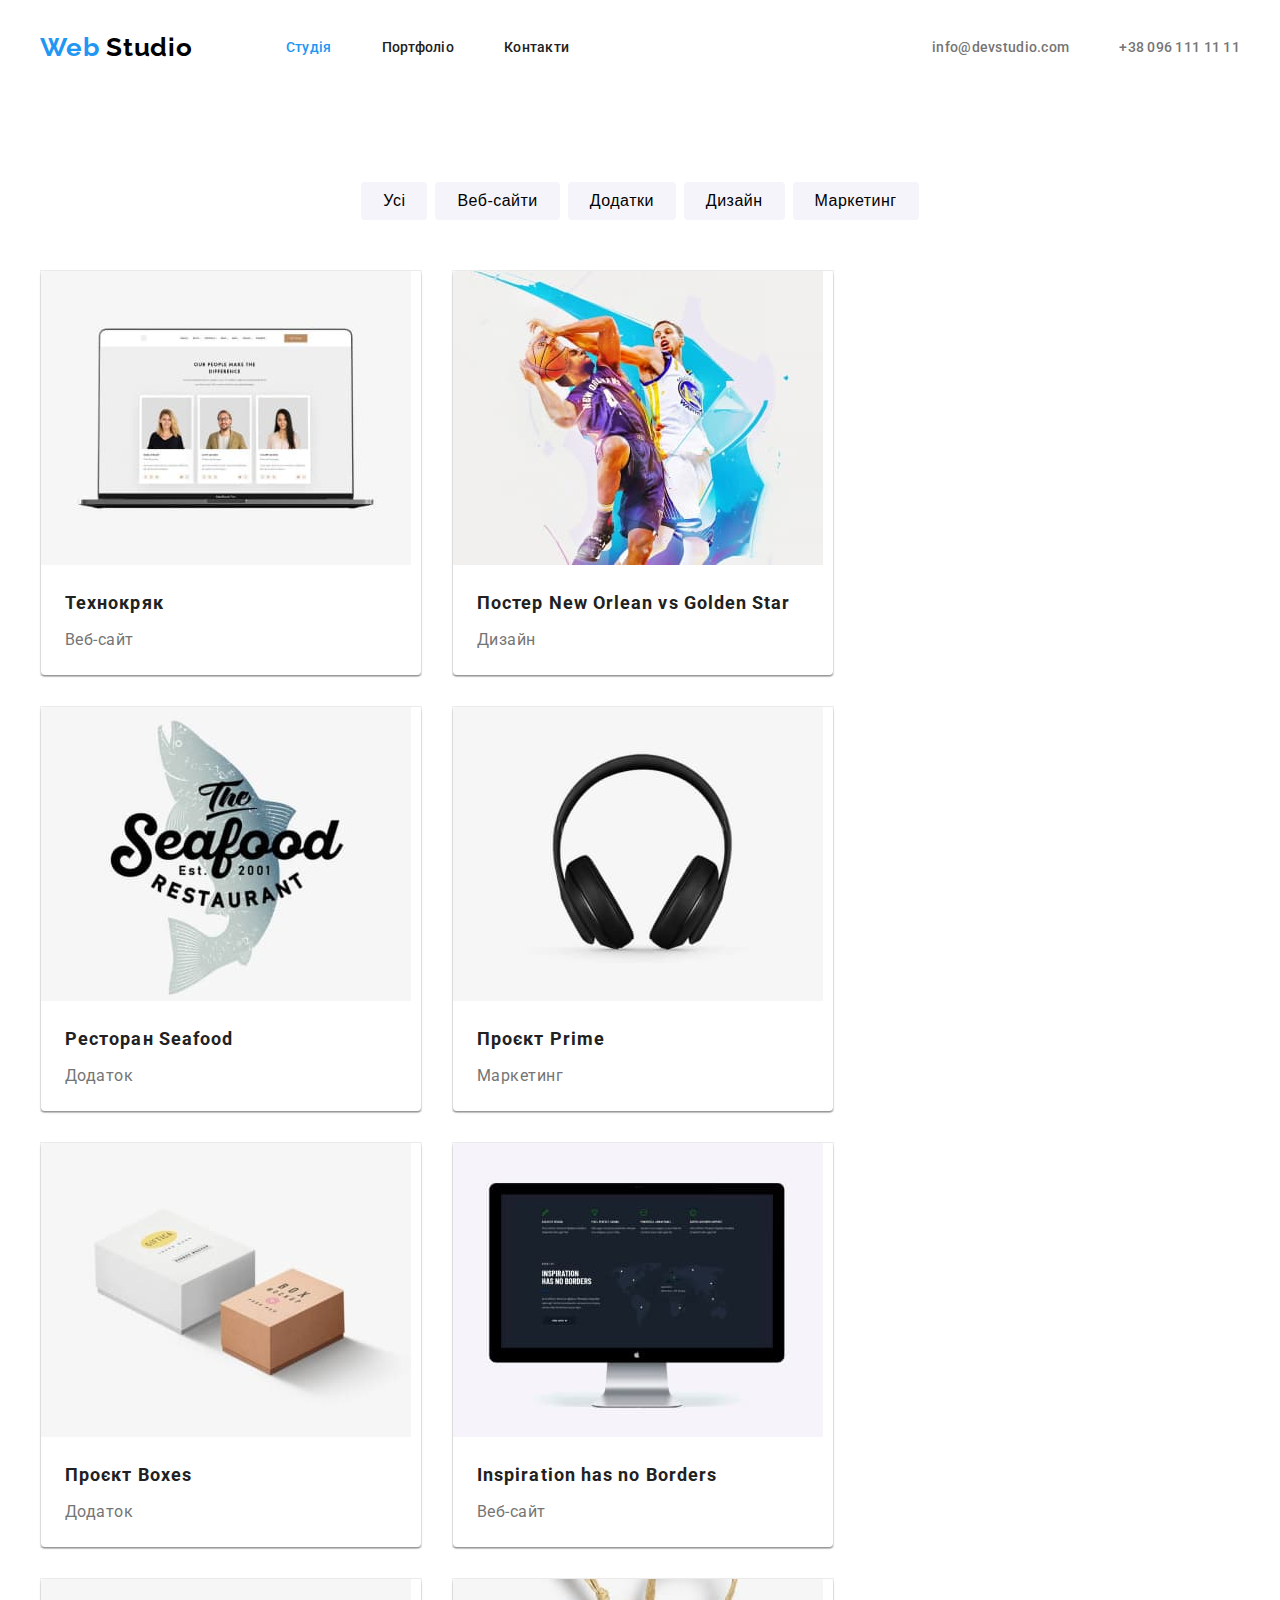
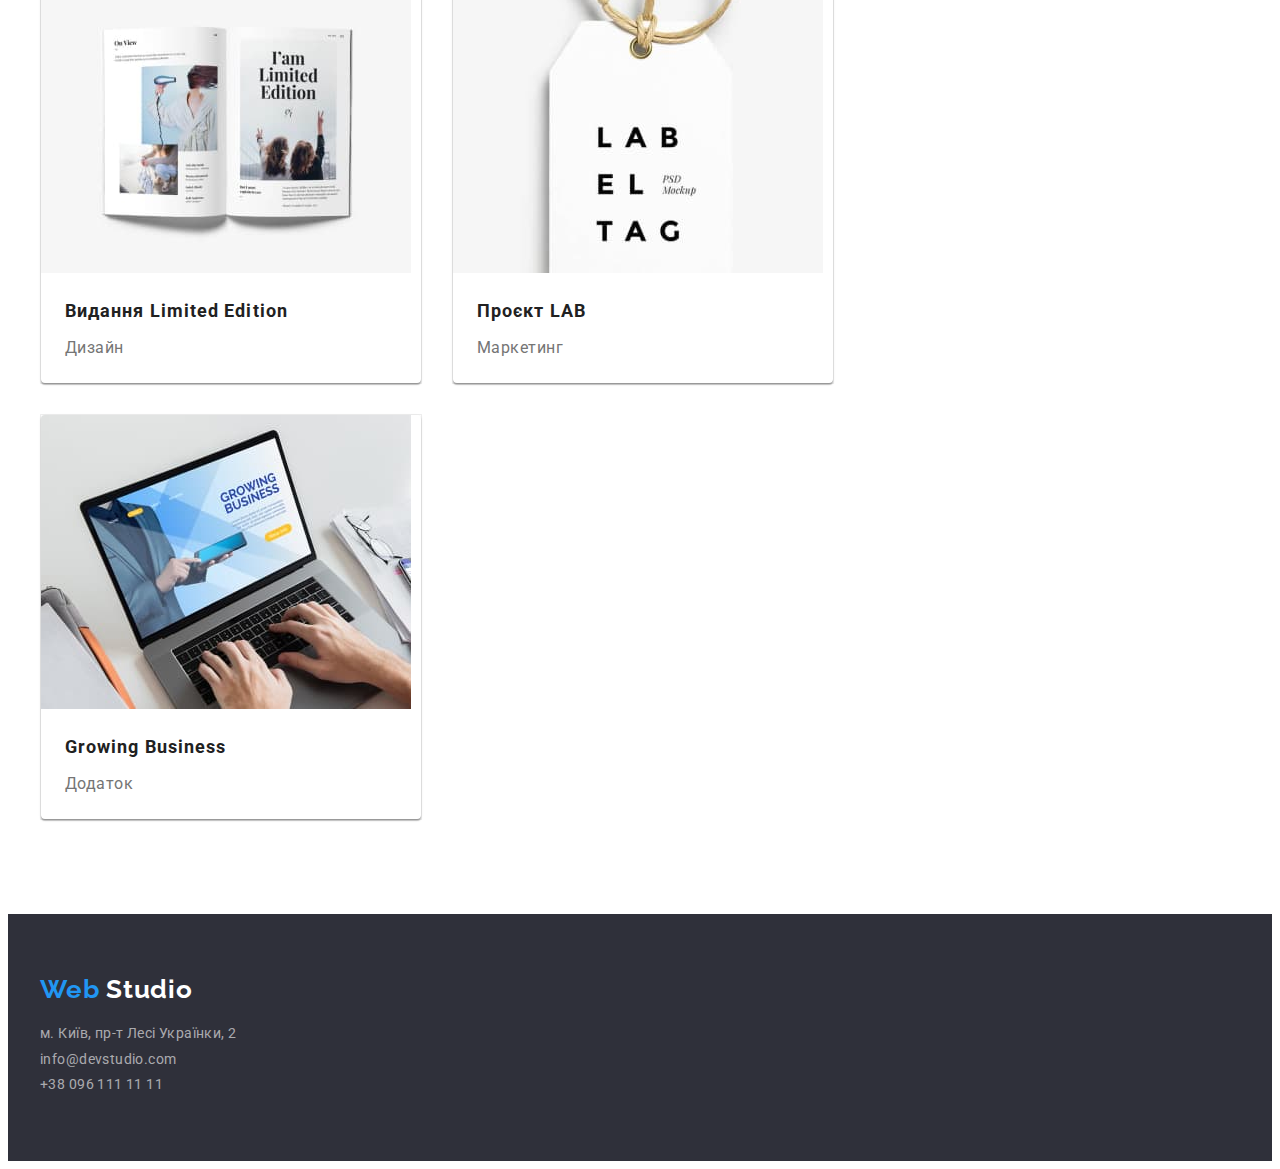
==== portfolio.html @ 1040818b "Копія 3 домашки" ====
<!DOCTYPE html>
<html lang="uk">
  <head>
    <meta charset="UTF-8" />
    <meta http-equiv="X-UA-Compatible" content="IE=edge" />
    <meta name="viewport" content="width=device-width, initial-scale=1.0" />
    <title>WebStuio</title>
    <link rel="preconnect" href="https://fonts.googleapis.com" />
    <link rel="preconnect" href="https://fonts.gstatic.com" crossorigin />
    <link
      href="https://fonts.googleapis.com/css2?family=Raleway:wght@700&family=Roboto:wght@400;500;700;900&display=swap"
      rel="stylesheet"
    />
    <link
      rel="stylesheet"
      href="https://cdnjs.cloudflare.com/ajax/libs/modern-normalize/1.1.0/modern-normalize.min.css"
      integrity="sha512-wpPYUAdjBVSE4KJnH1VR1HeZfpl1ub8YT/NKx4PuQ5NmX2tKuGu6U/JRp5y+Y8XG2tV+wKQpNHVUX03MfMFn9Q=="
      crossorigin="anonymous"
      referrerpolicy="no-referrer"
    />
    <link rel="stylesheet" href="./css/styles.css" />
  </head>
  <body>
    <!--Шапка сайта-->
    <header>
      <div class="container header-nav">
        <a href="./index.html" class="header-logo link">
          <span class="header-logo-web">Web</span>
          <span class="header-logo-studio">Studio</span>
        </a>
        <nav>
          <ul class="site-nav">
            <li class="item">
              <a class="site-nav-link link current" href="./index.html">Студія</a>
            </li>
            <li class="item">
              <a class="site-nav-link link" href="./portfolio.html">Портфоліо</a>
            </li>
            <li class="item"><a class="site-nav-link link" href="#">Контакти</a></li>
          </ul>
        </nav>
        <ul class="contacts">
          <li class="item">
            <a href="mailto:info@devstudio.com" class="header-contacts link">info@devstudio.com</a>
          </li>
          <li class="item">
            <a href="tel:+380961111111" class="header-contacts link">+38 096 111 11 11</a>
          </li>
        </ul>
      </div>
    </header>
    <!-- <main> -->
    <main>
      <section class="section portfolio">
        <div class="container container-portfolio">
          <!-- Портфоліо h1 -->
          <h1 class="portfolio title-hide">Портфоліо</h1>
          <ul class="filtr-nav">
            <li class="item portfolio-item">
              <button type="button" class="filter-button">Усі</button>
            </li>
            <li class="item portfolio-item">
              <button type="button" class="filter-button">Веб-сайти</button>
            </li>
            <li class="item portfolio-item">
              <button type="button" class="filter-button">Додатки</button>
            </li>
            <li class="item portfolio-item">
              <button type="button" class="filter-button">Дизайн</button>
            </li>
            <li class="item portfolio-item">
              <button type="button" class="filter-button">Маркетинг</button>
            </li>
          </ul>
        </div>

        <div class="container container-card">
          <ul class="card-set">
            <li class="item">
              <article class="card">
                <div class="card-thumb">
                  <img src="./images/project1.jpg" alt="веб сайт" width="370" height="294" />
                </div>

                <div class="card-content">
                  <h2 class="card-heading">Технокряк</h2>
                  <p class="card-text">Веб-сайт</p>
                </div>
              </article>
            </li>

            <li class="item">
              <article class="card">
                <div class="card-thumb">
                  <img src="./images/project2.jpg" alt="Гра в баскитбол" width="370" height="294" />
                </div>

                <div class="card-content">
                  <h2 class="card-heading">Постер New Orlean vs Golden Star</h2>
                  <p class="card-text">Дизайн</p>
                </div>
              </article>
            </li>

            <li class="item">
              <article class="card">
                <div class="card-thumb">
                  <img
                    src="./images/project3.jpg"
                    alt="Логотип ресторану"
                    width="370"
                    height="294"
                  />
                </div>

                <div class="card-content">
                  <h2 class="card-heading">Ресторан Seafood</h2>
                  <p class="card-text">Додаток</p>
                </div>
              </article>
            </li>

            <li class="item">
              <article class="card">
                <div class="card-thumb">
                  <img
                    src="./images/project4.jpg"
                    alt="Навушники акустичні"
                    width="370"
                    height="294"
                  />
                </div>

                <div class="card-content">
                  <h2 class="card-heading">Проєкт Prime</h2>
                  <p class="card-text">Маркетинг</p>
                </div>
              </article>
            </li>

            <li class="item">
              <article class="card">
                <div class="card-thumb">
                  <img src="./images/project5.jpg" alt="Коробки" width="370" height="294" />
                </div>

                <div class="card-content">
                  <h2 class="card-heading">Проєкт Boxes</h2>
                  <p class="card-text">Додаток</p>
                </div>
              </article>
            </li>

            <li class="item">
              <article class="card">
                <div class="card-thumb">
                  <img src="./images/project6.jpg" alt="Веб сайт" width="370" height="294" />
                </div>

                <div class="card-content">
                  <h2 class="card-heading">Inspiration has no Borders</h2>
                  <p class="card-text">Веб-сайт</p>
                </div>
              </article>
            </li>

            <li class="item">
              <article class="card">
                <div class="card-thumb">
                  <img
                    src="./images/project7.jpg"
                    alt="Глянцевий журнал"
                    width="370"
                    height="294"
                  />
                </div>

                <div class="card-content">
                  <h2 class="card-heading">Видання Limited Edition</h2>
                  <p class="card-text">Дизайн</p>
                </div>
              </article>
            </li>

            <li class="item">
              <article class="card">
                <div class="card-thumb">
                  <img src="./images/project8.jpg" alt="Логотип проекту" width="370" height="294" />
                </div>

                <div class="card-content">
                  <h2 class="card-heading">Проєкт LAB</h2>
                  <p class="card-text">Маркетинг</p>
                </div>
              </article>
            </li>

            <li class="item">
              <article class="card">
                <div class="card-thumb">
                  <img
                    src="./images/project9.jpg"
                    alt="додаток відкитий на ноутбуці"
                    width="370"
                    height="294"
                  />
                </div>

                <div class="card-content">
                  <h2 class="card-heading">Growing Business</h2>
                  <p class="card-text">Додаток</p>
                </div>
              </article>
            </li>
          </ul>
        </div>
      </section>
    </main>
    <footer class="footer">
      <!--Підвал-->
      <!-- <address> -->
      <div class="container">
        <a href="/" class="footer-logo logo link">
          <span class="footer-logo-web">Web</span>
          <span class="footer-logo-studio">Studio</span>
        </a>
        <address>
          <ul class="footer-address-list">
            <li class="item">
              <a
                class="footer-address link"
                href="https://goo.gl/maps/bFHLWU3rUNsA4T5d9"
                target="_blank"
                rel="noopener noreferrer nofollow"
                >м. Київ, пр-т Лесі Українки, 2</a
              >
            </li>
            <li class="item">
              <a class="footer-address link" href="mailto:info@devstudio.com">info@devstudio.com</a>
            </li>
            <li class="item">
              <a class="footer-address link" href="tel:+380961111111">+38 096 111 11 11</a>
            </li>
          </ul>
        </address>
      </div>
      <!-- </address> -->
    </footer>
  </body>
</html>
---- css/styles.css ----
/* основний колір тексту  #212121 */
/* вторинний колір тексту #757575 */
/* колір білого тексту #FFFFFF */
/* наголос #2196F3 */
/* вторинний колір фону #F5F4FA */

:root {
  --primary-text-color: #212121;
  --title-text-color: #757575;
  --accent-color: #2196f3;
  --black: #000000;
  --background-white: #f5f4fa;
  --text-color-white: #ffffff;
  --background-hero: #2f303a;
  --footer-addres: rgba(255, 255, 255, 0.6);
  --border-color-card: #eeeeee;
  --card-set-gap: 30px;
  --card-shadow: 0px 1px 3px rgba(0, 0, 0, 0.12), 0px 1px 1px rgba(0, 0, 0, 0.14),
    0px 2px 1px rgba(0, 0, 0, 0.2);
}

body {
  color: var(--primary-text-color);
  font-family: Roboto, sans-serif;
}
.container {
  max-width: 1200px;
  margin: 0 auto;
  padding: 0 15px;
}

.link {
  text-decoration: none;
}
h1,
h2,
h3,
h4,
h5,
h6,
p {
  padding: 0;
  margin: 0;
}
ul {
  padding: 0;
  margin: 0;
  list-style: none;
}
img {
  display: block;
  max-width: 100%;
  height: auto;
}
/* Section */
.section {
  padding: 94px 0;
}
/* header-nav */
.header-nav {
  display: flex;
  align-items: center;
}

/* logo */
.header-logo {
  display: inline-block;
  margin: 24px 0 25px;
}
.header-logo,
.logo {
  font-family: Raleway, sans-serif;
  font-weight: 700;
  font-size: 26px;
  line-height: 1.19;
  letter-spacing: 0.03em;
}
.header-logo-web,
.footer-logo-web {
  color: var(--accent-color);
}
.header-logo-studio {
  color: var(--black);
}
/* .header-logo:hover,
.header-logo:focus {
  color: var(--accent-color);
} */

/* site nav */
.site-nav-link {
  display: block;
  padding: 32px 0;

  font-weight: 500;
  font-size: 14px;
  line-height: 1.14;
  letter-spacing: 0.02em;

  color: var(--primary-text-color);
}
.site-nav {
  margin-left: 93px;
  display: flex;
}
.site-nav .item:not(:last-child) {
  margin-right: 50px;
}
.site-nav .item:last-child {
  margin-left: 0;
}
.site-nav .link:hover,
.site-nav .link:focus {
  color: var(--accent-color);
}
.site-nav-link.link:current {
  color: var(--accent-color);
}
.site-nav .link.current {
  color: var(--accent-color);
}
/* contacts */
.contacts {
  margin-left: auto;
  display: flex;
}
.contacts .item + .item {
  margin-left: 50px;
}
.header-contacts {
  display: block;
  padding: 32px 0;

  color: var(--title-text-color);
  font-weight: 500;
  font-size: 14px;
  line-height: 1.14;
  letter-spacing: 0.02em;
}

.header-contacts:hover,
.header-contacts:focus {
  color: var(--accent-color);
}

/* Hero */
.hero {
  padding: 200px 0;
  text-align: center;
  background: #2f303a;
}
.hero-title {
  max-width: 696px;
  margin: 0 auto 30px;

  color: var(--text-color-white);

  font-weight: 900;
  font-size: 44px;
  line-height: 1.36;

  letter-spacing: 0.06em;
  text-transform: uppercase;
}
.button-hero {
  padding: 10px 32px;
  background: var(--accent-color);
  box-shadow: 0px 4px 4px rgba(0, 0, 0, 0.15);
  color: var(--text-color-white);
  border: none;
}
.button {
  font-family: inherit;
  font-weight: 700;
  font-size: 16px;
  line-height: 1.88;

  align-items: center;
  text-align: center;
  letter-spacing: 0.06em;
  cursor: pointer;

  color: var(--text-color-white);
}

/* Feateures */
.feateure {
  padding-bottom: 0;
}
.title-hide {
  pointer-events: none;
  position: absolute;
  width: 1px;
  height: 1px;
  margin: -1px;
  border: 0;
  padding: 0;
  white-space: nowrap;
  clip-path: inset(100%);
  clip: rect(0 0 0 0);
  overflow: hidden;
}
.feateure-list {
  display: flex;
}
.section-title {
  text-align: center;
  margin-bottom: 50px;
  font-size: 36px;
  line-height: 1.17;
  letter-spacing: 0.03em;
}

.feateure-title {
  margin-bottom: 10px;
  font-size: 14px;
  line-height: 1.14;
  letter-spacing: 0.03em;
  text-transform: uppercase;
}
/* Work */
.work {
}
.work-list {
  display: flex;
}
.work-list .item:not(:last-child) {
  margin-right: 30px;
}

/* Team */
.team {
  background: var(--background-white);
}
.team-list {
  display: flex;
}
.team-list-item {
  text-align: center;
  margin-right: 30px;
  background: var(--text-color-white);
  box-shadow: 0px 1px 3px rgba(0, 0, 0, 0.12), 0px 1px 1px rgba(0, 0, 0, 0.14),
    0px 2px 1px rgba(0, 0, 0, 0.2);
  border-radius: 0px 0px 4px 4px;
}
.team-title {
}

.text {
  font-size: 14px;
  line-height: 1.71;
  letter-spacing: 0.03em;
  color: var(--title-text-color);
}

.team-title {
  margin-top: 30px;
  font-weight: 500;
  font-size: 16px;
  line-height: 1.19;
  letter-spacing: 0.03em;
}

.team-text {
  margin: 10px 0 30px;
  font-size: 16px;
  line-height: 1.19;
  letter-spacing: 0.03em;

  color: var(--title-text-color);
}
/* Портфоліо */

/* Фільтр */
.filtr-nav {
  display: flex;
  justify-content: center;
  margin-bottom: 50px;
  gap: 8px;
}

.filter-button {
  background: var(--background-white);
  border-radius: 4px;
  border: none;
  font-size: 16px;
  line-height: 1.63;
  text-align: center;
  letter-spacing: 0.03em;
  cursor: pointer;
  padding: 6px 22px;
}

.filter-button:hover,
.filter-button:focus {
  background: var(--accent-color);
  color: var(--text-color-white);
}

.portfolio-element {
  width: 370px;
  border: var(--title-text-color);
  box-sizing: border-box;
  border: 1px solid #eeeeee;
}

/* CARD SET */
.card-set {
  display: flex;
  flex-wrap: wrap;
  margin-left: calc(-1 * var(--card-set-gap));
  margin-top: calc(-1 * var(--card-set-gap));
}

.card-set > .item {
  background: var(--text-color-white);
  border: 1px solid var(--border-color-card);
  flex-basis: calc(100% / 3 - var(--card-set-gap));
  margin-left: var(--card-set-gap);
  margin-top: var(--card-set-gap);
}

/* CARD */
.card {
  box-shadow: var(--card-shadow);
  border-radius: 4px;
  overflow: hidden;
}

.card-content {
  padding: 20px 24px;
}

.card-heading {
  font-size: 18px;
  line-height: 2;
  letter-spacing: 0.06em;

  color: var(--primary-text-color);
}

.card-text {
  margin-top: 4px;
  font-size: 16px;
  line-height: 1.88;
  letter-spacing: 0.03em;
  color: var(--title-text-color);
}

/* Footer */
.footer {
  background: var(--background-hero);
  padding: 60px 0;
}
/* Footer logo */
.footer-logo {
  display: inline-block;
  margin-bottom: 20px;
}
.footer-logo-studio {
  color: var(--text-color-white);
}

.footer-address {
  display: block;
  padding-bottom: 9px;
  font-style: normal;
  font-size: 14px;
  line-height: 1.17;
  letter-spacing: 0.03em;
  color: var(--footer-addres);
}
/* .footer-address:last-child {
  padding-bottom: 0px;
} */

.footer-address:hover,
.footer-address:focus {
  color: var(--text-color-white);
}
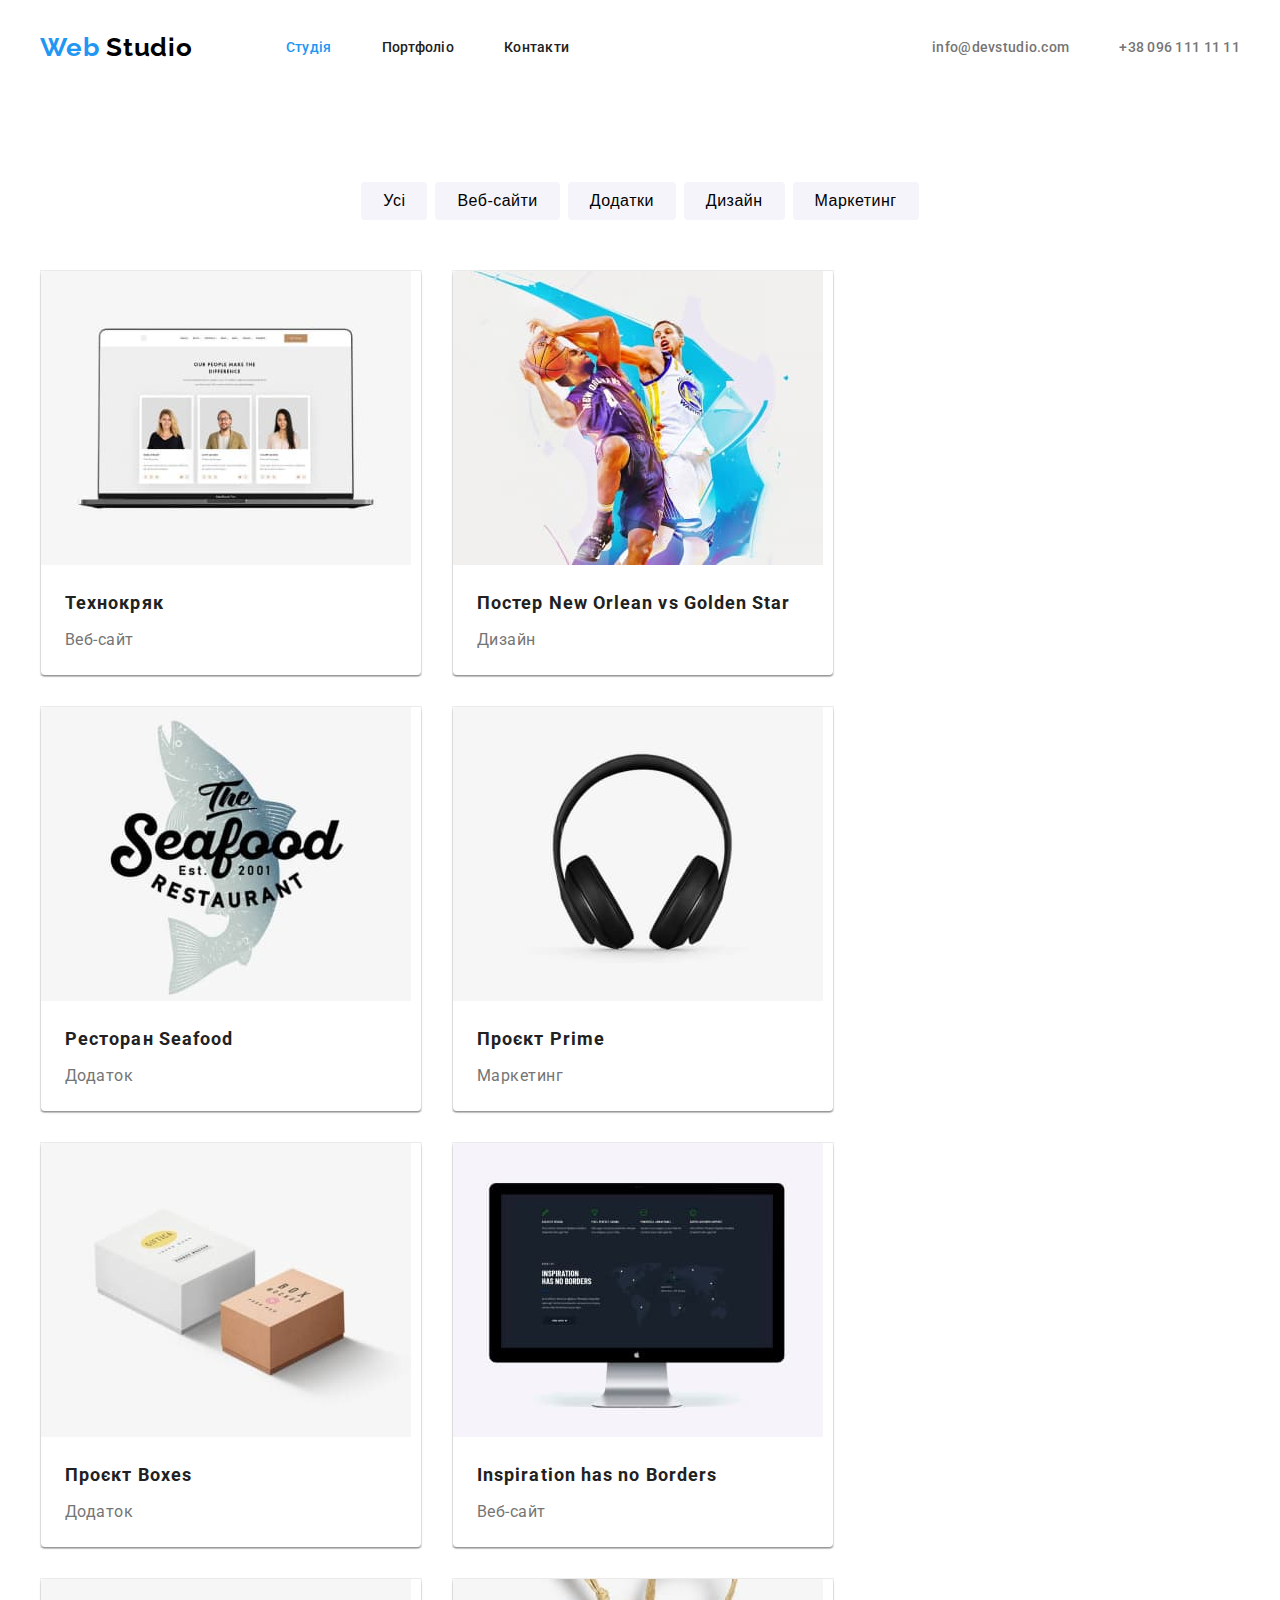
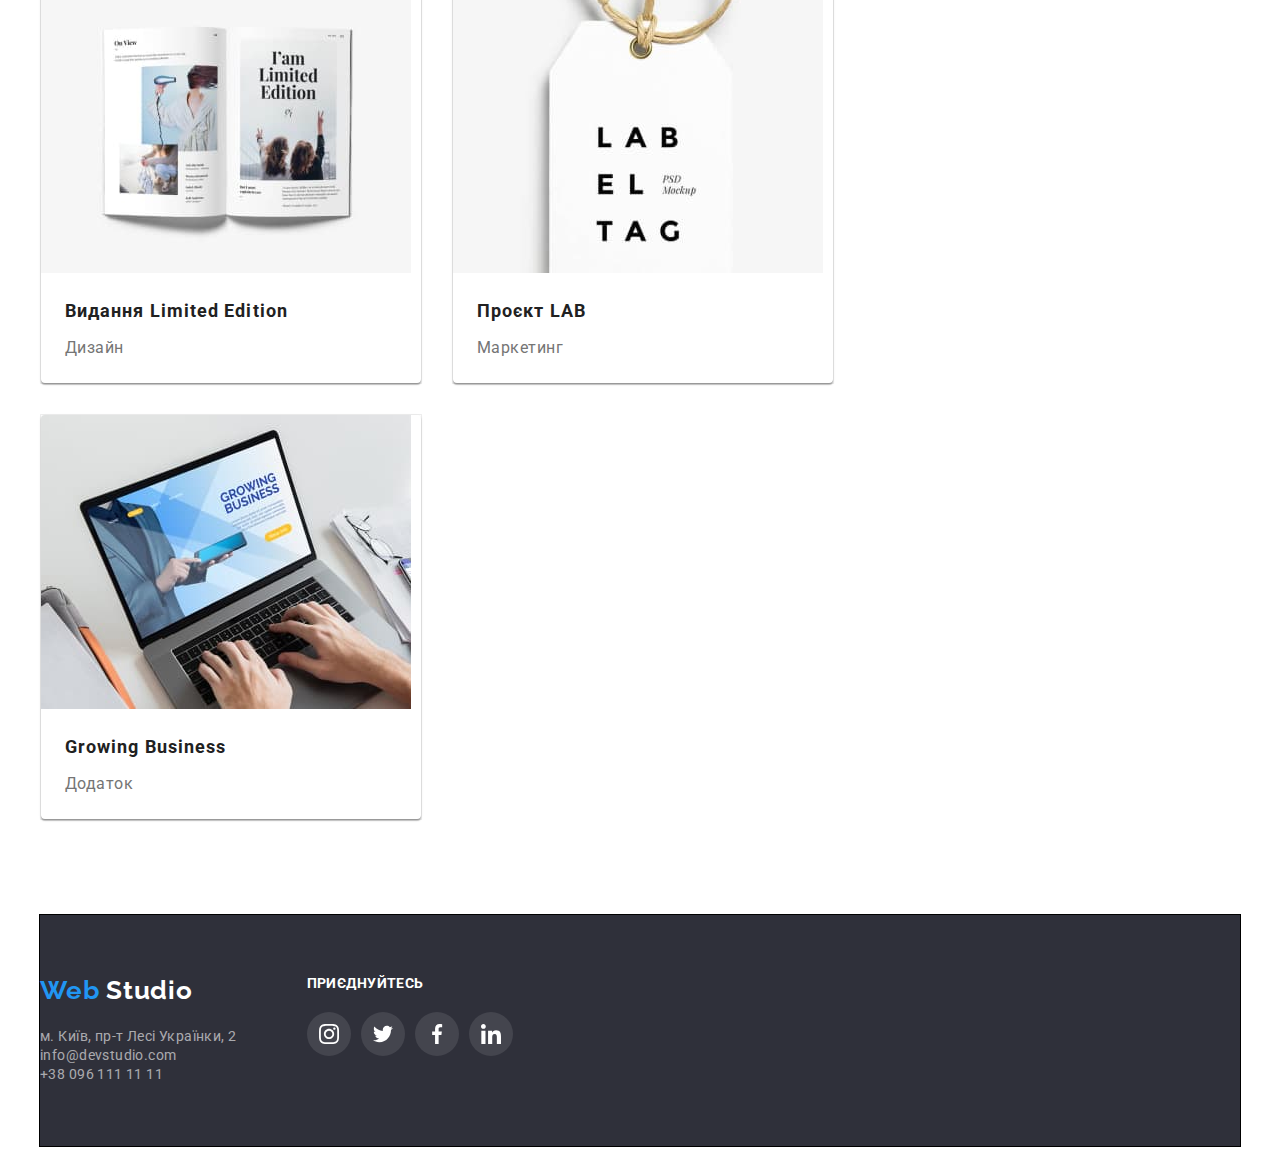
==== commit 3452a69e: "Виправлення зауважень" ====
--- a/portfolio.html
+++ b/portfolio.html
@@ -216,10 +216,10 @@
         </div>
       </section>
     </main>
-    <footer class="footer">
+    <footer class="container footer">
       <!--Підвал-->
       <!-- <address> -->
-      <div class="container">
+      <div class="footer-address-logo">
         <a href="/" class="footer-logo logo link">
           <span class="footer-logo-web">Web</span>
           <span class="footer-logo-studio">Studio</span>
@@ -244,7 +244,39 @@
           </ul>
         </address>
       </div>
-      <!-- </address> -->
+      <div class="footer-social">
+        <h3 class="footer-social-title">приєднуйтесь</h3>
+        <ul class="footer-social-list list">
+          <li class="footer-social-item">
+            <a href="#" class="footer-social-link link">
+              <svg class="icon" width="20" height="20">
+                <use href="./images/symbol-defs.svg#icon-instagram"></use>
+              </svg>
+            </a>
+          </li>
+          <li class="footer-social-item">
+            <a href="#" class="footer-social-link link">
+              <svg class="icon" width="20" height="20">
+                <use href="./images/symbol-defs.svg#icon-twitter"></use>
+              </svg>
+            </a>
+          </li>
+          <li class="footer-social-item">
+            <a href="#" class="footer-social-link link">
+              <svg class="icon" width="20" height="20">
+                <use href="./images/symbol-defs.svg#icon-facebook"></use>
+              </svg>
+            </a>
+          </li>
+          <li class="footer-social-item">
+            <a href="#" class="footer-social-link link">
+              <svg class="icon" width="20" height="20">
+                <use href="./images/symbol-defs.svg#icon-linkedin"></use>
+              </svg>
+            </a>
+          </li>
+        </ul>
+      </div>
     </footer>
   </body>
 </html>
--- a/css/styles.css
+++ b/css/styles.css
@@ -11,7 +11,8 @@
   --black: #000000;
   --background-white: #f5f4fa;
   --text-color-white: #ffffff;
-  --background-hero: #2f303a;
+  --background-white-two: #ffffff;
+  --background-hero: #c4c4c4;
   --footer-addres: rgba(255, 255, 255, 0.6);
   --border-color-card: #eeeeee;
   --card-set-gap: 30px;
@@ -22,6 +23,7 @@
 body {
   color: var(--primary-text-color);
   font-family: Roboto, sans-serif;
+  max-width: 1600px;
 }
 .container {
   max-width: 1200px;
@@ -124,11 +126,26 @@
   margin-left: auto;
   display: flex;
 }
+.contacts .icon-contacts {
+  margin-right: 10px;
+  fill: currentColor;
+}
+/* .contacts .icon-contacts:hover,
+.contacts .icon-contacts:focus {
+  color: var(--accent-color);
+} */
+.contacts .icon-smartphone {
+  margin-right: 10px;
+  fill: currentColor;
+}
 .contacts .item + .item {
   margin-left: 50px;
 }
+
 .header-contacts {
-  display: block;
+  display: flex;
+  align-items: center;
+  /* display: block; */
   padding: 32px 0;
 
   color: var(--title-text-color);
@@ -147,8 +164,17 @@
 .hero {
   padding: 200px 0;
   text-align: center;
-  background: #2f303a;
-}
+}
+.overlay {
+  max-width: 1600px;
+  height: 600px;
+  margin-left: auto;
+  margin-right: auto;
+  background-image: linear-gradient(to right, rgba(47, 48, 58, 0.4), rgba(47, 48, 58, 0.4)),
+    url(../images/hero-bg.jpg);
+  background-color: var(--background-hero);
+}
+
 .hero-title {
   max-width: 696px;
   margin: 0 auto 30px;
@@ -203,6 +229,15 @@
 .feateure-list {
   display: flex;
 }
+.feateure-icon {
+  padding: 25px 100px;
+  background: var(--background-white);
+  border-radius: 4px;
+  margin: 0 30px 30px 0;
+}
+.feateure-ico :last-child {
+  margin-right: 0;
+}
 .section-title {
   text-align: center;
   margin-bottom: 50px;
@@ -218,8 +253,16 @@
   letter-spacing: 0.03em;
   text-transform: uppercase;
 }
+.feateure-list-item .text {
+  font-size: 14px;
+  line-height: 1.71;
+  letter-spacing: 0.03em;
+
+  color: var(--title-text-color);
+}
 /* Work */
 .work {
+  padding-bottom: 0;
 }
 .work-list {
   display: flex;
@@ -230,30 +273,65 @@
 
 /* Team */
 .team {
+  box-sizing: content-box;
   background: var(--background-white);
 }
 .team-list {
   display: flex;
 }
 .team-list-item {
+  box-sizing: content-box;
+  max-width: 270px;
   text-align: center;
   margin-right: 30px;
-  background: var(--text-color-white);
-  box-shadow: 0px 1px 3px rgba(0, 0, 0, 0.12), 0px 1px 1px rgba(0, 0, 0, 0.14),
-    0px 2px 1px rgba(0, 0, 0, 0.2);
+  background: var(--background-white-two);
+  box-shadow: var(--card-shadow);
   border-radius: 0px 0px 4px 4px;
 }
-.team-title {
-}
-
-.text {
+.team-list .text {
   font-size: 14px;
   line-height: 1.71;
   letter-spacing: 0.03em;
   color: var(--title-text-color);
 }
-
-.team-title {
+.team-list .social-icon {
+  display: flex;
+  justify-content: center;
+}
+
+.team-list .social-item {
+  width: 44px;
+  height: 44px;
+  margin-bottom: 30px;
+  background-color: var(--background-white-two);
+  margin-right: 10px;
+}
+
+.team-list .social-item:last-child {
+  margin-right: 0;
+}
+
+.team-list .social-link {
+  width: 100%;
+  height: 100%;
+  display: flex;
+  align-items: center;
+  justify-content: center;
+  border-radius: 50%;
+  cursor: pointer;
+}
+
+.team-list .social-link:hover,
+.team-list .social-link:focus {
+  background-color: var(--accent-color);
+}
+.team-list .social-link:hover svg {
+  fill: #fff;
+}
+.social-item .icon {
+  fill: var(--title-text-color);
+}
+.team-list .team-title {
   margin-top: 30px;
   font-weight: 500;
   font-size: 16px;
@@ -262,13 +340,39 @@
 }
 
 .team-text {
-  margin: 10px 0 30px;
+  margin: 10px 0 16px;
   font-size: 16px;
   line-height: 1.19;
   letter-spacing: 0.03em;
 
   color: var(--title-text-color);
 }
+/* Постійні клієнти */
+.client-list {
+  display: flex;
+  align-items: center;
+  justify-content: center;
+}
+
+.client-item {
+  margin-right: 30px;
+  background-color: var(--background-white);
+  cursor: pointer;
+  border: 1px solid #afb1b8;
+}
+.client-link .client-icon {
+  padding: 16px 32px;
+  fill: var(--title-text-color);
+}
+.client-list .client-item:last-child {
+  margin-right: 0;
+}
+.client-item .client-icon:hover,
+.client-item .client-icon:focus {
+  fill: var(--accent-color);
+  border: 1px solid var(--accent-color);
+}
+
 /* Портфоліо */
 
 /* Фільтр */
@@ -313,7 +417,7 @@
 }
 
 .card-set > .item {
-  background: var(--text-color-white);
+  background: var(--background-white-two);
   border: 1px solid var(--border-color-card);
   flex-basis: calc(100% / 3 - var(--card-set-gap));
   margin-left: var(--card-set-gap);
@@ -349,8 +453,17 @@
 
 /* Footer */
 .footer {
-  background: var(--background-hero);
+  display: flex;
+
   padding: 60px 0;
+
+  /* box-sizing: border-box; */
+
+  /* position: absolute; */
+  width: 1600px;
+
+  background: #2f303a;
+  border: 1px solid #000000;
 }
 /* Footer logo */
 .footer-logo {
@@ -362,7 +475,7 @@
 }
 
 .footer-address {
-  display: block;
+  /* display: block; */
   padding-bottom: 9px;
   font-style: normal;
   font-size: 14px;
@@ -370,11 +483,59 @@
   letter-spacing: 0.03em;
   color: var(--footer-addres);
 }
-/* .footer-address:last-child {
-  padding-bottom: 0px;
-} */
 
 .footer-address:hover,
 .footer-address:focus {
   color: var(--text-color-white);
 }
+.footer-social {
+  margin-left: 70px;
+}
+.footer-social-title {
+  font-family: 'Roboto';
+  font-style: normal;
+  font-weight: 700;
+  font-size: 14px;
+  line-height: 16px;
+  letter-spacing: 0.03em;
+  text-transform: uppercase;
+
+  font-style: normal;
+  font-size: 14px;
+  line-height: 1.17;
+  color: var(--text-color-white);
+  margin-bottom: 20px;
+}
+.footer-social-list {
+  display: flex;
+
+  justify-content: center;
+  fill: #2f303a;
+}
+.footer-social-link .icon {
+  fill: var(--text-color-white);
+}
+.footer-social-item {
+  width: 44px;
+  height: 44px;
+  margin-bottom: 30px;
+
+  margin-right: 10px;
+}
+.footer-social-item:last-child {
+  margin-right: 0;
+}
+.footer-social-link {
+  width: 100%;
+  height: 100%;
+  display: flex;
+  align-items: center;
+  justify-content: center;
+  border-radius: 50%;
+  cursor: pointer;
+  background: rgba(255, 255, 255, 0.1);
+}
+.footer-social-link:hover,
+.footer-social-link:focus {
+  background-color: var(--accent-color);
+}
